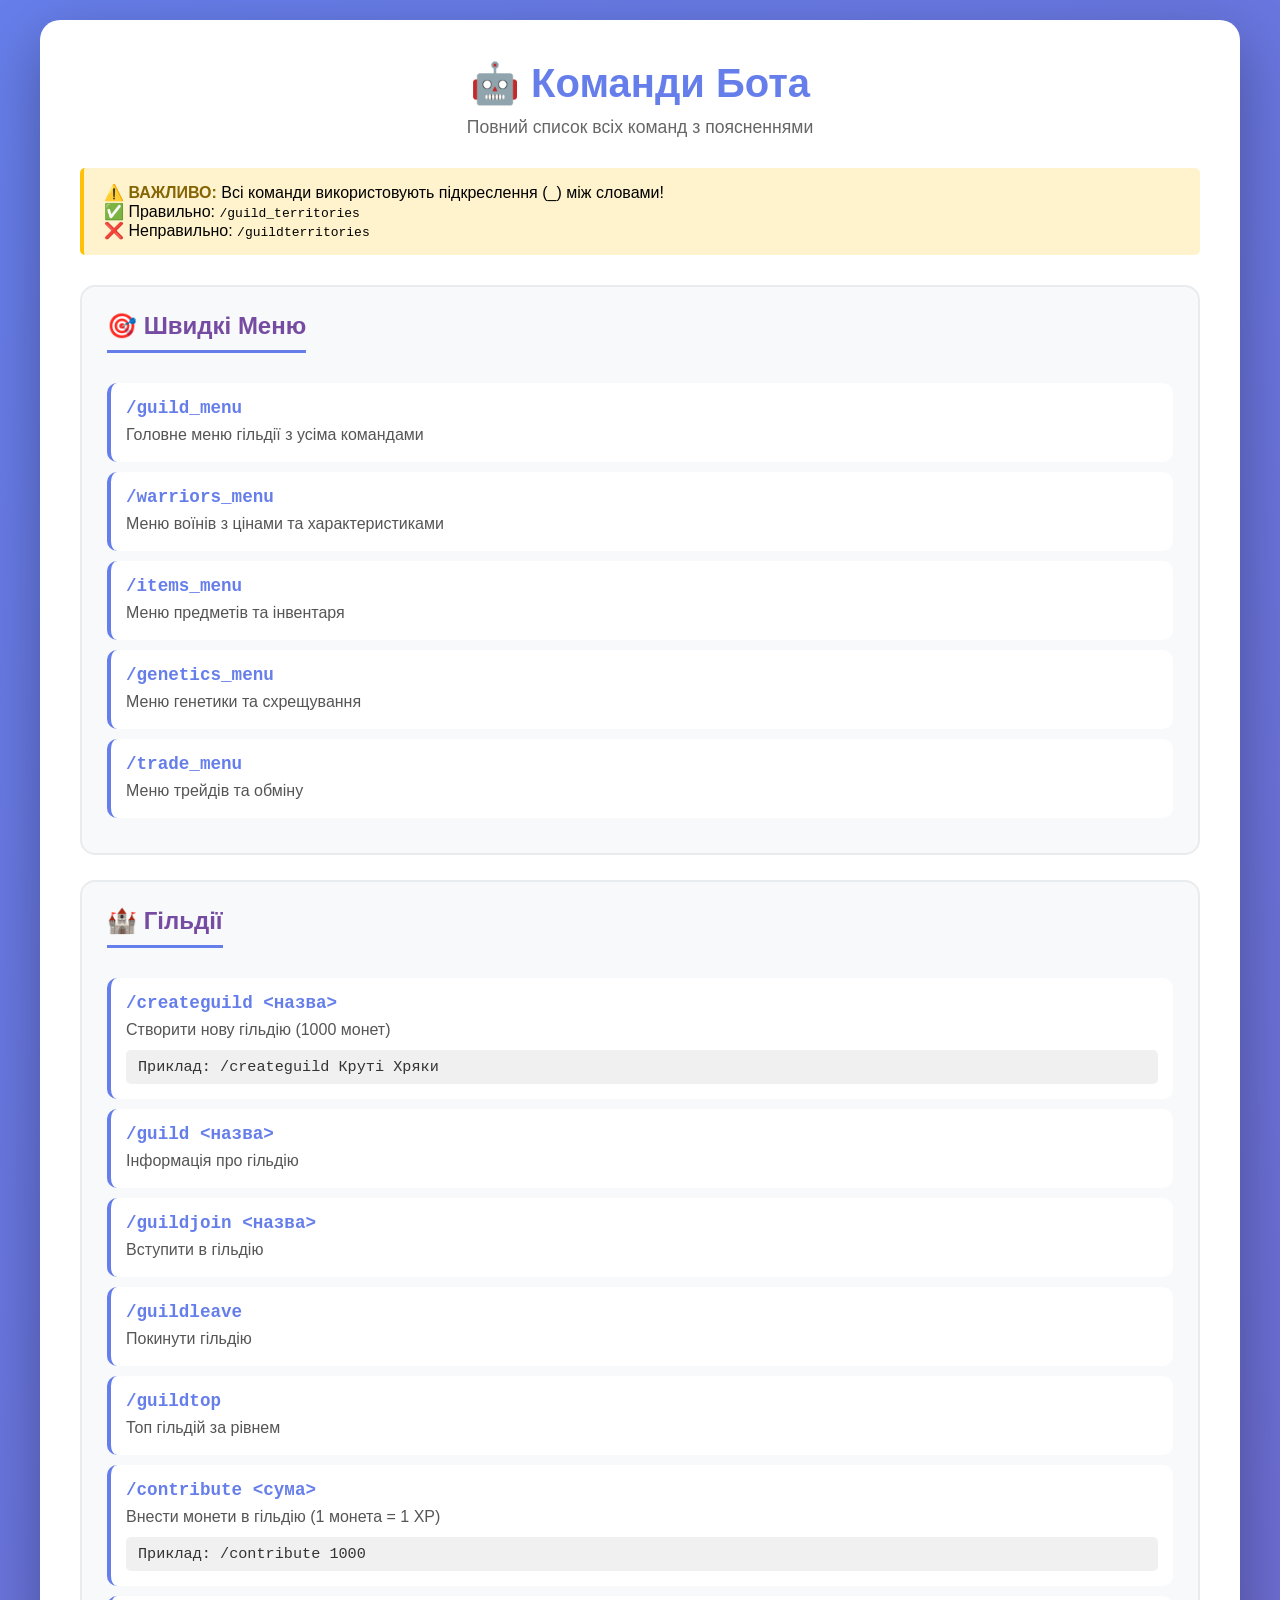
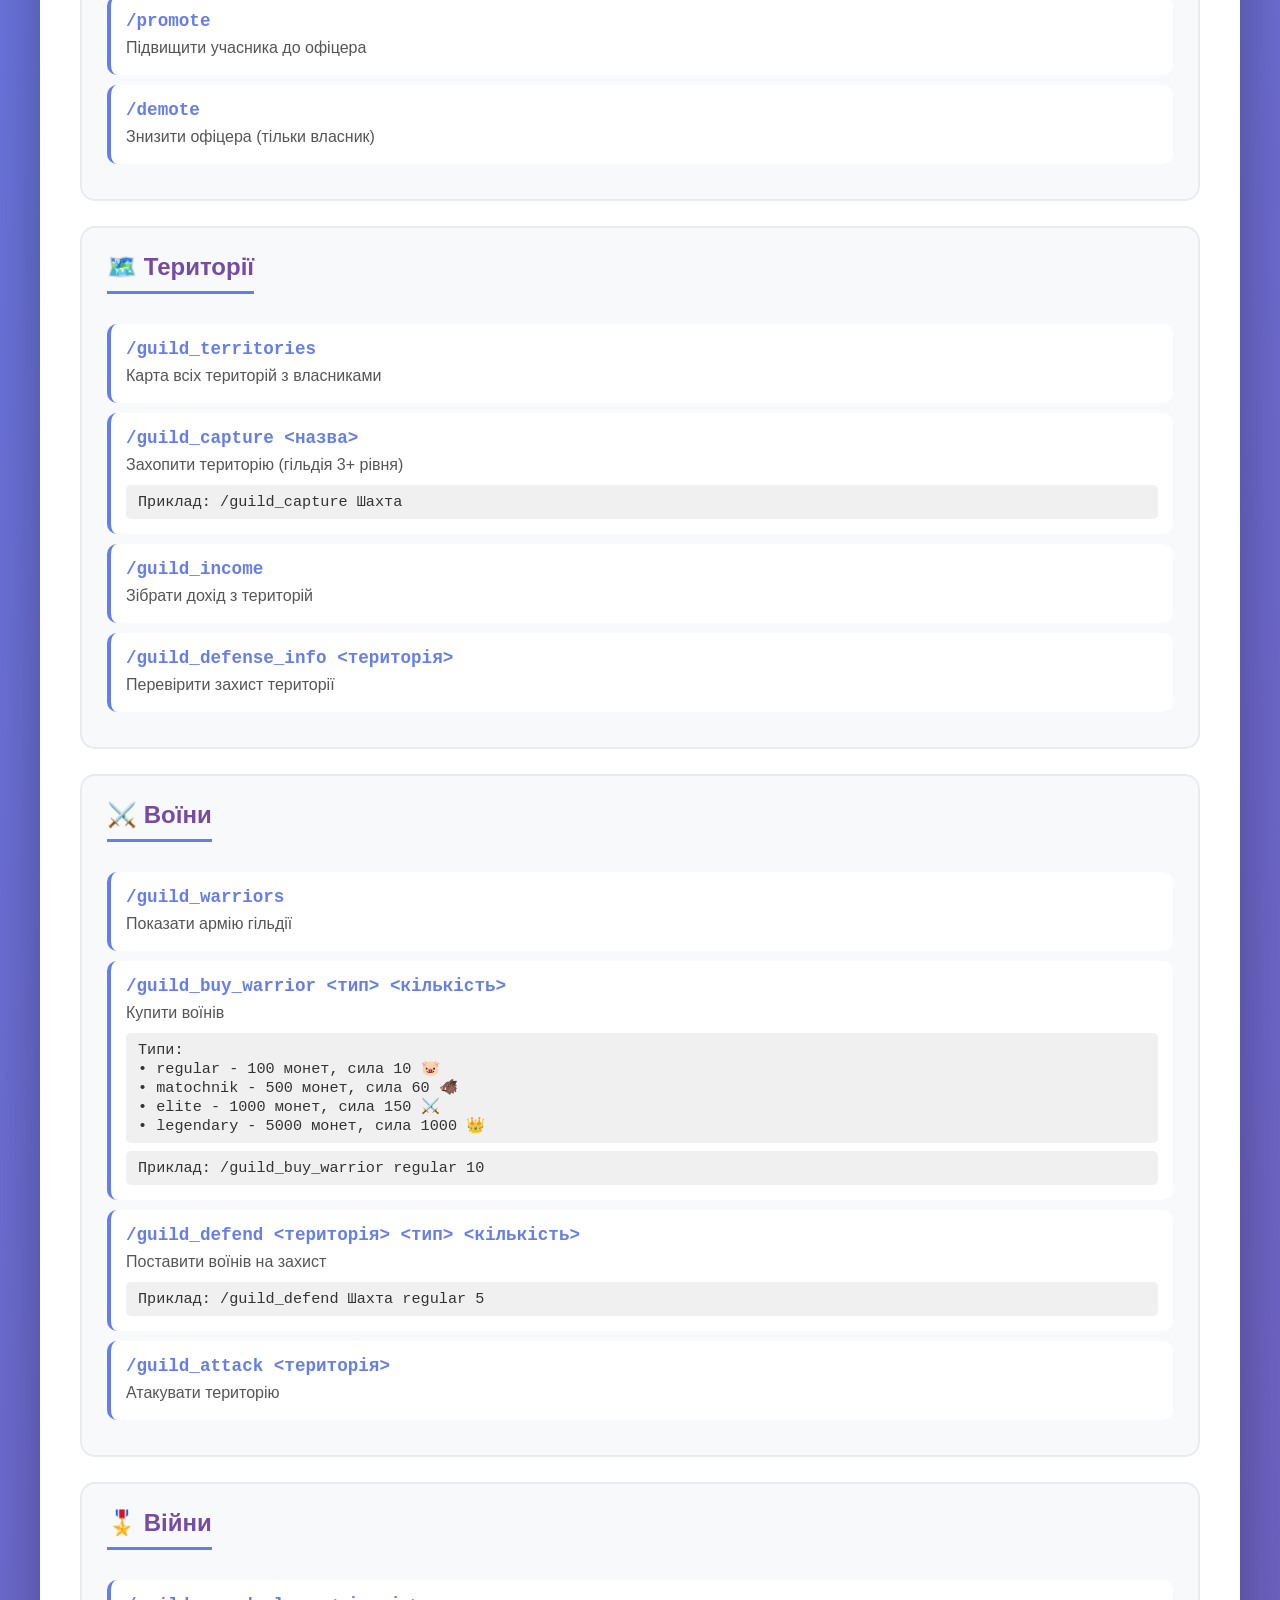
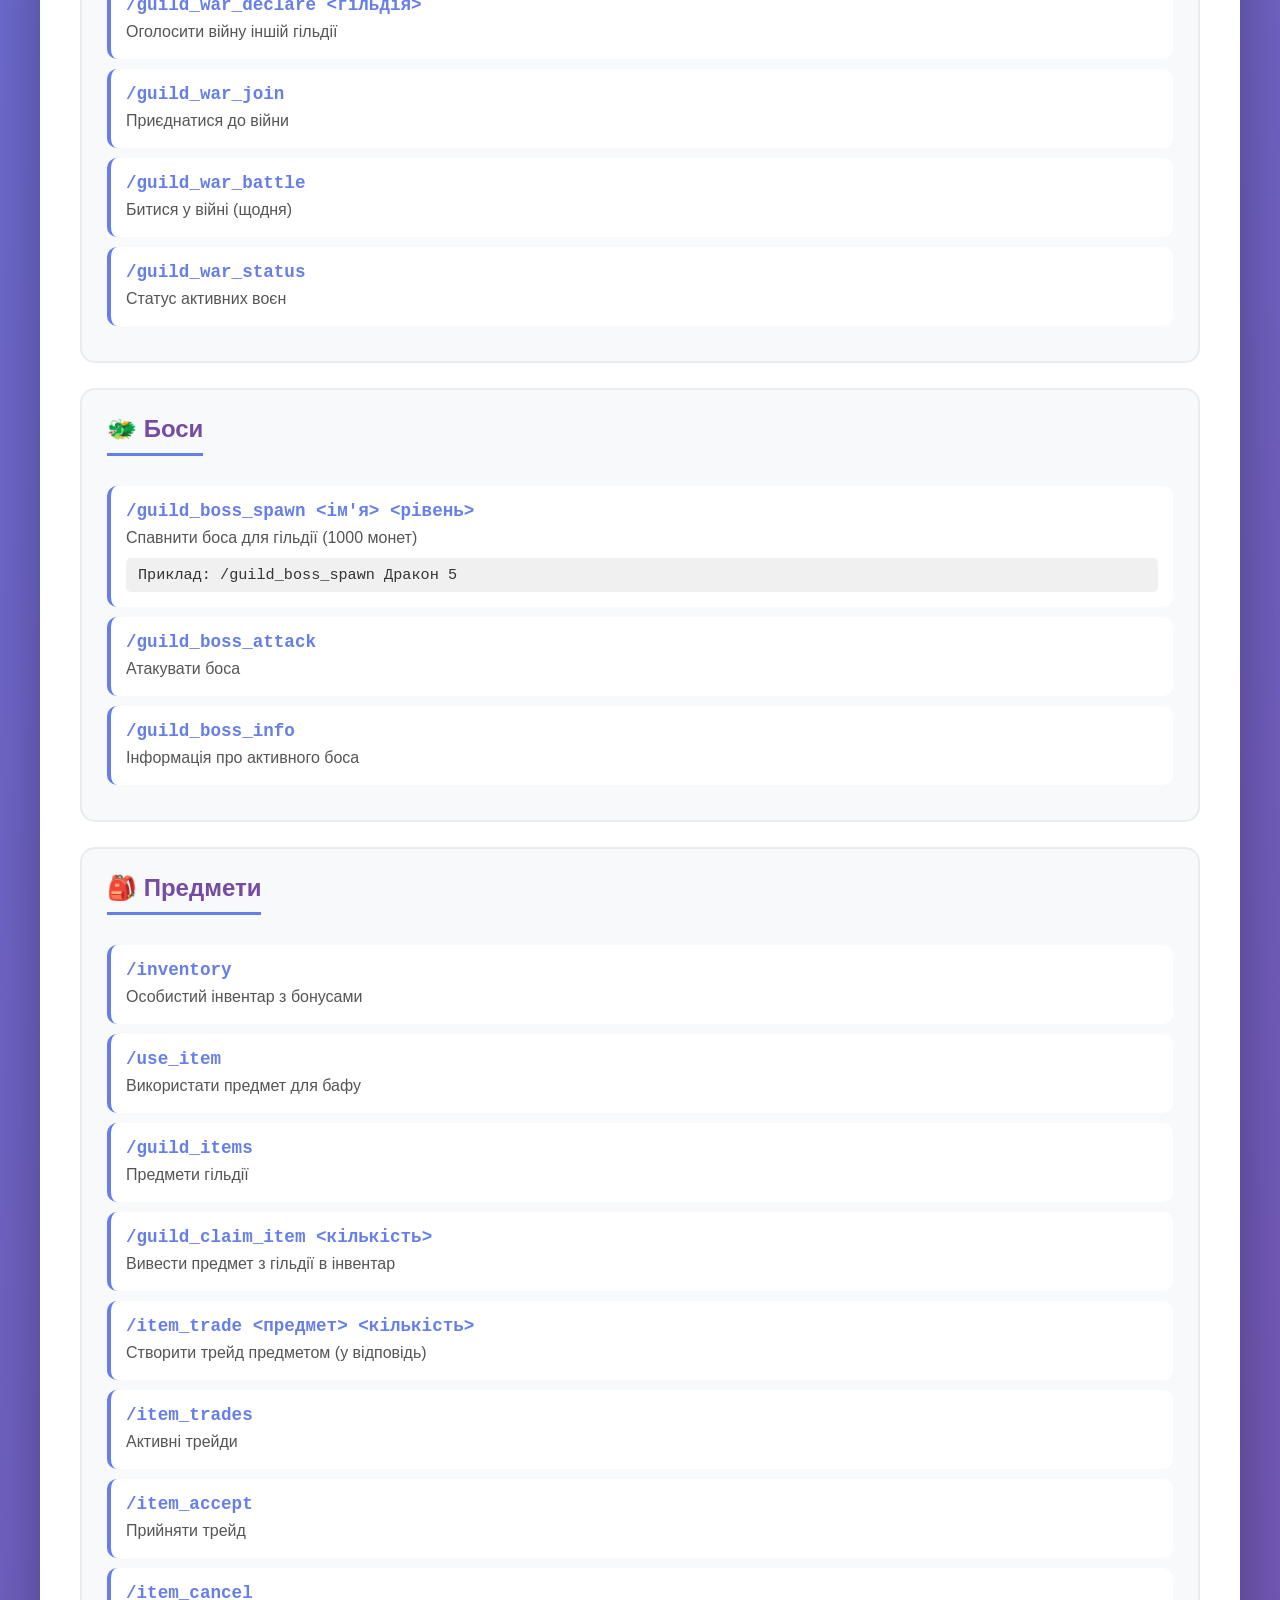
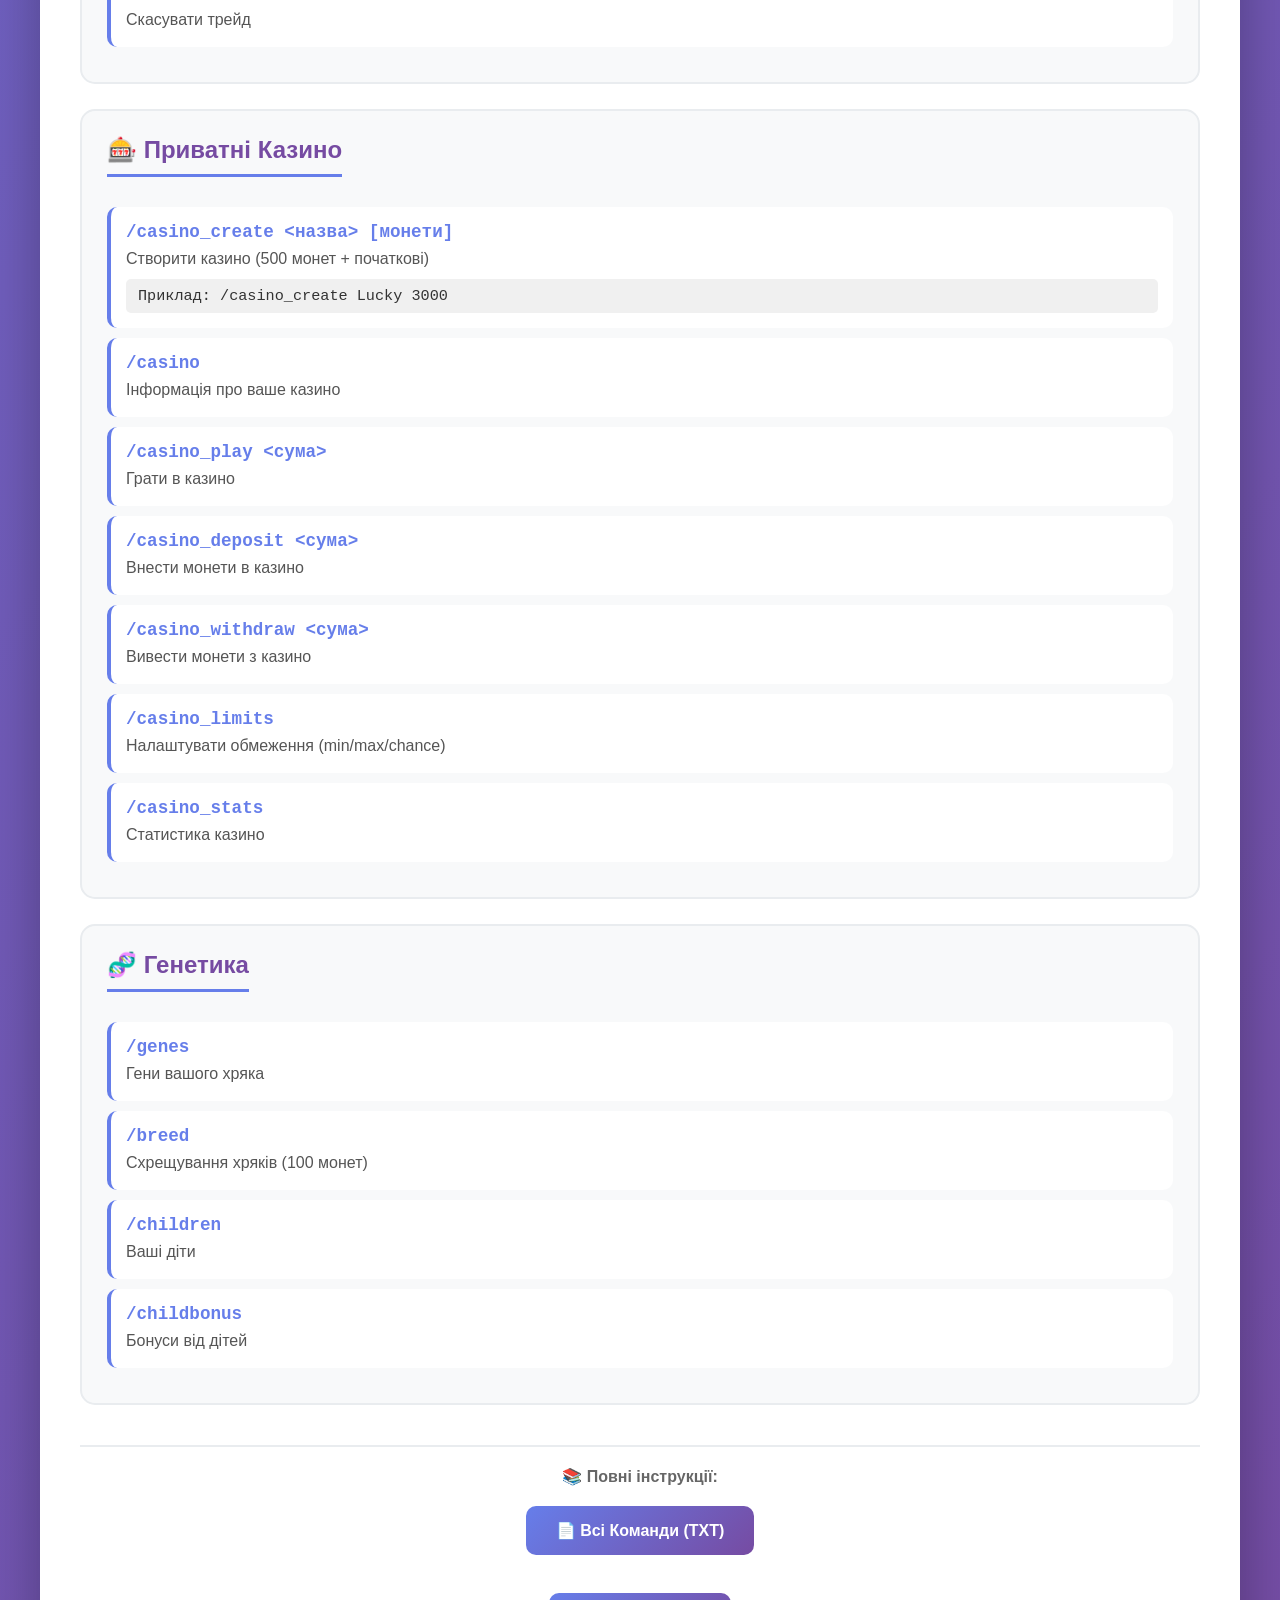
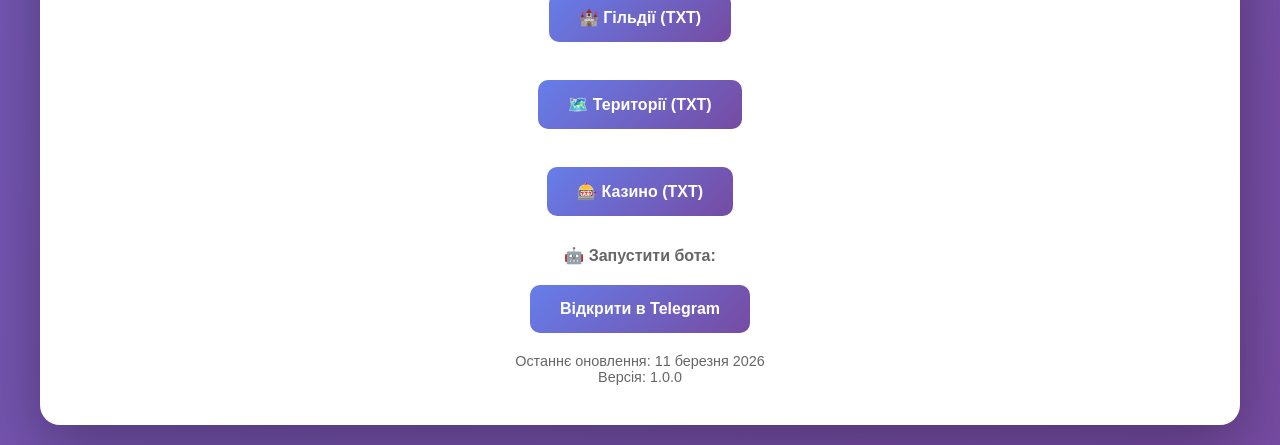
==== deploy/commands.html @ edbdd16a "add genetics and guild system battle" ====
<!DOCTYPE html>
<html lang="uk">
<head>
    <meta charset="UTF-8">
    <meta name="viewport" content="width=device-width, initial-scale=1.0">
    <title>Команди Бота - Повний Список</title>
    <style>
        * {
            margin: 0;
            padding: 0;
            box-sizing: border-box;
        }
        
        body {
            font-family: 'Segoe UI', Tahoma, Geneva, Verdana, sans-serif;
            background: linear-gradient(135deg, #667eea 0%, #764ba2 100%);
            min-height: 100vh;
            padding: 20px;
        }
        
        .container {
            max-width: 1200px;
            margin: 0 auto;
            background: white;
            border-radius: 20px;
            padding: 40px;
            box-shadow: 0 20px 60px rgba(0,0,0,0.3);
        }
        
        h1 {
            color: #667eea;
            text-align: center;
            margin-bottom: 10px;
            font-size: 2.5em;
        }
        
        .subtitle {
            text-align: center;
            color: #666;
            margin-bottom: 30px;
            font-size: 1.1em;
        }
        
        .important {
            background: #fff3cd;
            border-left: 4px solid #ffc107;
            padding: 15px 20px;
            margin-bottom: 30px;
            border-radius: 5px;
        }
        
        .important strong {
            color: #856404;
        }
        
        .category {
            background: #f8f9fa;
            border-radius: 15px;
            padding: 25px;
            margin-bottom: 25px;
            border: 2px solid #e9ecef;
        }
        
        .category h2 {
            color: #764ba2;
            margin-bottom: 20px;
            padding-bottom: 10px;
            border-bottom: 3px solid #667eea;
            display: inline-block;
        }
        
        .command {
            background: white;
            padding: 15px;
            margin: 10px 0;
            border-radius: 10px;
            border-left: 4px solid #667eea;
            transition: transform 0.2s, box-shadow 0.2s;
        }
        
        .command:hover {
            transform: translateX(10px);
            box-shadow: 0 5px 15px rgba(0,0,0,0.1);
        }
        
        .command-name {
            font-weight: bold;
            color: #667eea;
            font-family: 'Courier New', monospace;
            font-size: 1.1em;
        }
        
        .command-desc {
            color: #555;
            margin-top: 5px;
            line-height: 1.5;
        }
        
        .example {
            background: #f0f0f0;
            padding: 8px 12px;
            border-radius: 5px;
            margin-top: 8px;
            font-family: 'Courier New', monospace;
            font-size: 0.95em;
            color: #333;
        }
        
        .footer {
            text-align: center;
            margin-top: 40px;
            padding-top: 20px;
            border-top: 2px solid #e9ecef;
            color: #666;
        }
        
        .bot-link {
            display: inline-block;
            background: linear-gradient(135deg, #667eea 0%, #764ba2 100%);
            color: white;
            padding: 15px 30px;
            border-radius: 10px;
            text-decoration: none;
            margin-top: 20px;
            font-weight: bold;
            transition: transform 0.2s;
        }
        
        .bot-link:hover {
            transform: scale(1.05);
        }
        
        @media (max-width: 768px) {
            .container {
                padding: 20px;
            }
            
            h1 {
                font-size: 1.8em;
            }
            
            .command {
                padding: 12px;
            }
        }
    </style>
</head>
<body>
    <div class="container">
        <h1>🤖 Команди Бота</h1>
        <p class="subtitle">Повний список всіх команд з поясненнями</p>
        
        <div class="important">
            <strong>⚠️ ВАЖЛИВО:</strong> Всі команди використовують підкреслення (_) між словами!<br>
            ✅ Правильно: <code>/guild_territories</code><br>
            ❌ Неправильно: <code>/guildterritories</code>
        </div>

        <!-- Меню -->
        <div class="category">
            <h2>🎯 Швидкі Меню</h2>
            <div class="command">
                <div class="command-name">/guild_menu</div>
                <div class="command-desc">Головне меню гільдії з усіма командами</div>
            </div>
            <div class="command">
                <div class="command-name">/warriors_menu</div>
                <div class="command-desc">Меню воїнів з цінами та характеристиками</div>
            </div>
            <div class="command">
                <div class="command-name">/items_menu</div>
                <div class="command-desc">Меню предметів та інвентаря</div>
            </div>
            <div class="command">
                <div class="command-name">/genetics_menu</div>
                <div class="command-desc">Меню генетики та схрещування</div>
            </div>
            <div class="command">
                <div class="command-name">/trade_menu</div>
                <div class="command-desc">Меню трейдів та обміну</div>
            </div>
        </div>

        <!-- Гільдії -->
        <div class="category">
            <h2>🏰 Гільдії</h2>
            <div class="command">
                <div class="command-name">/createguild <назва></div>
                <div class="command-desc">Створити нову гільдію (1000 монет)</div>
                <div class="example">Приклад: /createguild Круті Хряки</div>
            </div>
            <div class="command">
                <div class="command-name">/guild <назва></div>
                <div class="command-desc">Інформація про гільдію</div>
            </div>
            <div class="command">
                <div class="command-name">/guildjoin <назва></div>
                <div class="command-desc">Вступити в гільдію</div>
            </div>
            <div class="command">
                <div class="command-name">/guildleave</div>
                <div class="command-desc">Покинути гільдію</div>
            </div>
            <div class="command">
                <div class="command-name">/guildtop</div>
                <div class="command-desc">Топ гільдій за рівнем</div>
            </div>
            <div class="command">
                <div class="command-name">/contribute <сума></div>
                <div class="command-desc">Внести монети в гільдію (1 монета = 1 XP)</div>
                <div class="example">Приклад: /contribute 1000</div>
            </div>
            <div class="command">
                <div class="command-name">/promote <user_id></div>
                <div class="command-desc">Підвищити учасника до офіцера</div>
            </div>
            <div class="command">
                <div class="command-name">/demote <user_id></div>
                <div class="command-desc">Знизити офіцера (тільки власник)</div>
            </div>
        </div>

        <!-- Території -->
        <div class="category">
            <h2>🗺️ Території</h2>
            <div class="command">
                <div class="command-name">/guild_territories</div>
                <div class="command-desc">Карта всіх територій з власниками</div>
            </div>
            <div class="command">
                <div class="command-name">/guild_capture <назва></div>
                <div class="command-desc">Захопити територію (гільдія 3+ рівня)</div>
                <div class="example">Приклад: /guild_capture Шахта</div>
            </div>
            <div class="command">
                <div class="command-name">/guild_income</div>
                <div class="command-desc">Зібрати дохід з територій</div>
            </div>
            <div class="command">
                <div class="command-name">/guild_defense_info <територія></div>
                <div class="command-desc">Перевірити захист території</div>
            </div>
        </div>

        <!-- Воїни -->
        <div class="category">
            <h2>⚔️ Воїни</h2>
            <div class="command">
                <div class="command-name">/guild_warriors</div>
                <div class="command-desc">Показати армію гільдії</div>
            </div>
            <div class="command">
                <div class="command-name">/guild_buy_warrior <тип> <кількість></div>
                <div class="command-desc">Купити воїнів</div>
                <div class="example">
                    Типи:<br>
                    • regular - 100 монет, сила 10 🐷<br>
                    • matochnik - 500 монет, сила 60 🐗<br>
                    • elite - 1000 монет, сила 150 ⚔️<br>
                    • legendary - 5000 монет, сила 1000 👑
                </div>
                <div class="example">Приклад: /guild_buy_warrior regular 10</div>
            </div>
            <div class="command">
                <div class="command-name">/guild_defend <територія> <тип> <кількість></div>
                <div class="command-desc">Поставити воїнів на захист</div>
                <div class="example">Приклад: /guild_defend Шахта regular 5</div>
            </div>
            <div class="command">
                <div class="command-name">/guild_attack <територія></div>
                <div class="command-desc">Атакувати територію</div>
            </div>
        </div>

        <!-- Війни -->
        <div class="category">
            <h2>🎖️ Війни</h2>
            <div class="command">
                <div class="command-name">/guild_war_declare <гільдія></div>
                <div class="command-desc">Оголосити війну іншій гільдії</div>
            </div>
            <div class="command">
                <div class="command-name">/guild_war_join</div>
                <div class="command-desc">Приєднатися до війни</div>
            </div>
            <div class="command">
                <div class="command-name">/guild_war_battle</div>
                <div class="command-desc">Битися у війні (щодня)</div>
            </div>
            <div class="command">
                <div class="command-name">/guild_war_status</div>
                <div class="command-desc">Статус активних воєн</div>
            </div>
        </div>

        <!-- Боси -->
        <div class="category">
            <h2>🐲 Боси</h2>
            <div class="command">
                <div class="command-name">/guild_boss_spawn <ім'я> <рівень></div>
                <div class="command-desc">Спавнити боса для гільдії (1000 монет)</div>
                <div class="example">Приклад: /guild_boss_spawn Дракон 5</div>
            </div>
            <div class="command">
                <div class="command-name">/guild_boss_attack</div>
                <div class="command-desc">Атакувати боса</div>
            </div>
            <div class="command">
                <div class="command-name">/guild_boss_info</div>
                <div class="command-desc">Інформація про активного боса</div>
            </div>
        </div>

        <!-- Предмети -->
        <div class="category">
            <h2>🎒 Предмети</h2>
            <div class="command">
                <div class="command-name">/inventory</div>
                <div class="command-desc">Особистий інвентар з бонусами</div>
            </div>
            <div class="command">
                <div class="command-name">/use_item <ID></div>
                <div class="command-desc">Використати предмет для бафу</div>
            </div>
            <div class="command">
                <div class="command-name">/guild_items</div>
                <div class="command-desc">Предмети гільдії</div>
            </div>
            <div class="command">
                <div class="command-name">/guild_claim_item <ID> <кількість></div>
                <div class="command-desc">Вивести предмет з гільдії в інвентар</div>
            </div>
            <div class="command">
                <div class="command-name">/item_trade <предмет> <кількість></div>
                <div class="command-desc">Створити трейд предметом (у відповідь)</div>
            </div>
            <div class="command">
                <div class="command-name">/item_trades</div>
                <div class="command-desc">Активні трейди</div>
            </div>
            <div class="command">
                <div class="command-name">/item_accept <ID></div>
                <div class="command-desc">Прийняти трейд</div>
            </div>
            <div class="command">
                <div class="command-name">/item_cancel <ID></div>
                <div class="command-desc">Скасувати трейд</div>
            </div>
        </div>

        <!-- Казино -->
        <div class="category">
            <h2>🎰 Приватні Казино</h2>
            <div class="command">
                <div class="command-name">/casino_create <назва> [монети]</div>
                <div class="command-desc">Створити казино (500 монет + початкові)</div>
                <div class="example">Приклад: /casino_create Lucky 3000</div>
            </div>
            <div class="command">
                <div class="command-name">/casino</div>
                <div class="command-desc">Інформація про ваше казино</div>
            </div>
            <div class="command">
                <div class="command-name">/casino_play <сума></div>
                <div class="command-desc">Грати в казино</div>
            </div>
            <div class="command">
                <div class="command-name">/casino_deposit <сума></div>
                <div class="command-desc">Внести монети в казино</div>
            </div>
            <div class="command">
                <div class="command-name">/casino_withdraw <сума></div>
                <div class="command-desc">Вивести монети з казино</div>
            </div>
            <div class="command">
                <div class="command-name">/casino_limits</div>
                <div class="command-desc">Налаштувати обмеження (min/max/chance)</div>
            </div>
            <div class="command">
                <div class="command-name">/casino_stats</div>
                <div class="command-desc">Статистика казино</div>
            </div>
        </div>

        <!-- Генетика -->
        <div class="category">
            <h2>🧬 Генетика</h2>
            <div class="command">
                <div class="command-name">/genes</div>
                <div class="command-desc">Гени вашого хряка</div>
            </div>
            <div class="command">
                <div class="command-name">/breed</div>
                <div class="command-desc">Схрещування хряків (100 монет)</div>
            </div>
            <div class="command">
                <div class="command-name">/children</div>
                <div class="command-desc">Ваші діти</div>
            </div>
            <div class="command">
                <div class="command-name">/childbonus</div>
                <div class="command-desc">Бонуси від дітей</div>
            </div>
        </div>

        <div class="footer">
            <p>📚 <strong>Повні інструкції:</strong></p>
            <p>
                <a href="/ALL_COMMANDS.txt" class="bot-link">📄 Всі Команди (TXT)</a><br><br>
                <a href="/GUILD_COMMANDS.txt" class="bot-link">🏰 Гільдії (TXT)</a><br><br>
                <a href="/TERRITORIES.txt" class="bot-link">🗺️ Території (TXT)</a><br><br>
                <a href="/CASINO_GUIDE.txt" class="bot-link">🎰 Казино (TXT)</a>
            </p>
            <p style="margin-top: 30px;">
                🤖 <strong>Запустити бота:</strong><br>
                <a href="https://t.me/trash1161_bot" class="bot-link">Відкрити в Telegram</a>
            </p>
            <p style="margin-top: 20px; font-size: 0.9em;">
                Останнє оновлення: 11 березня 2026<br>
                Версія: 1.0.0
            </p>
        </div>
    </div>
</body>
</html>
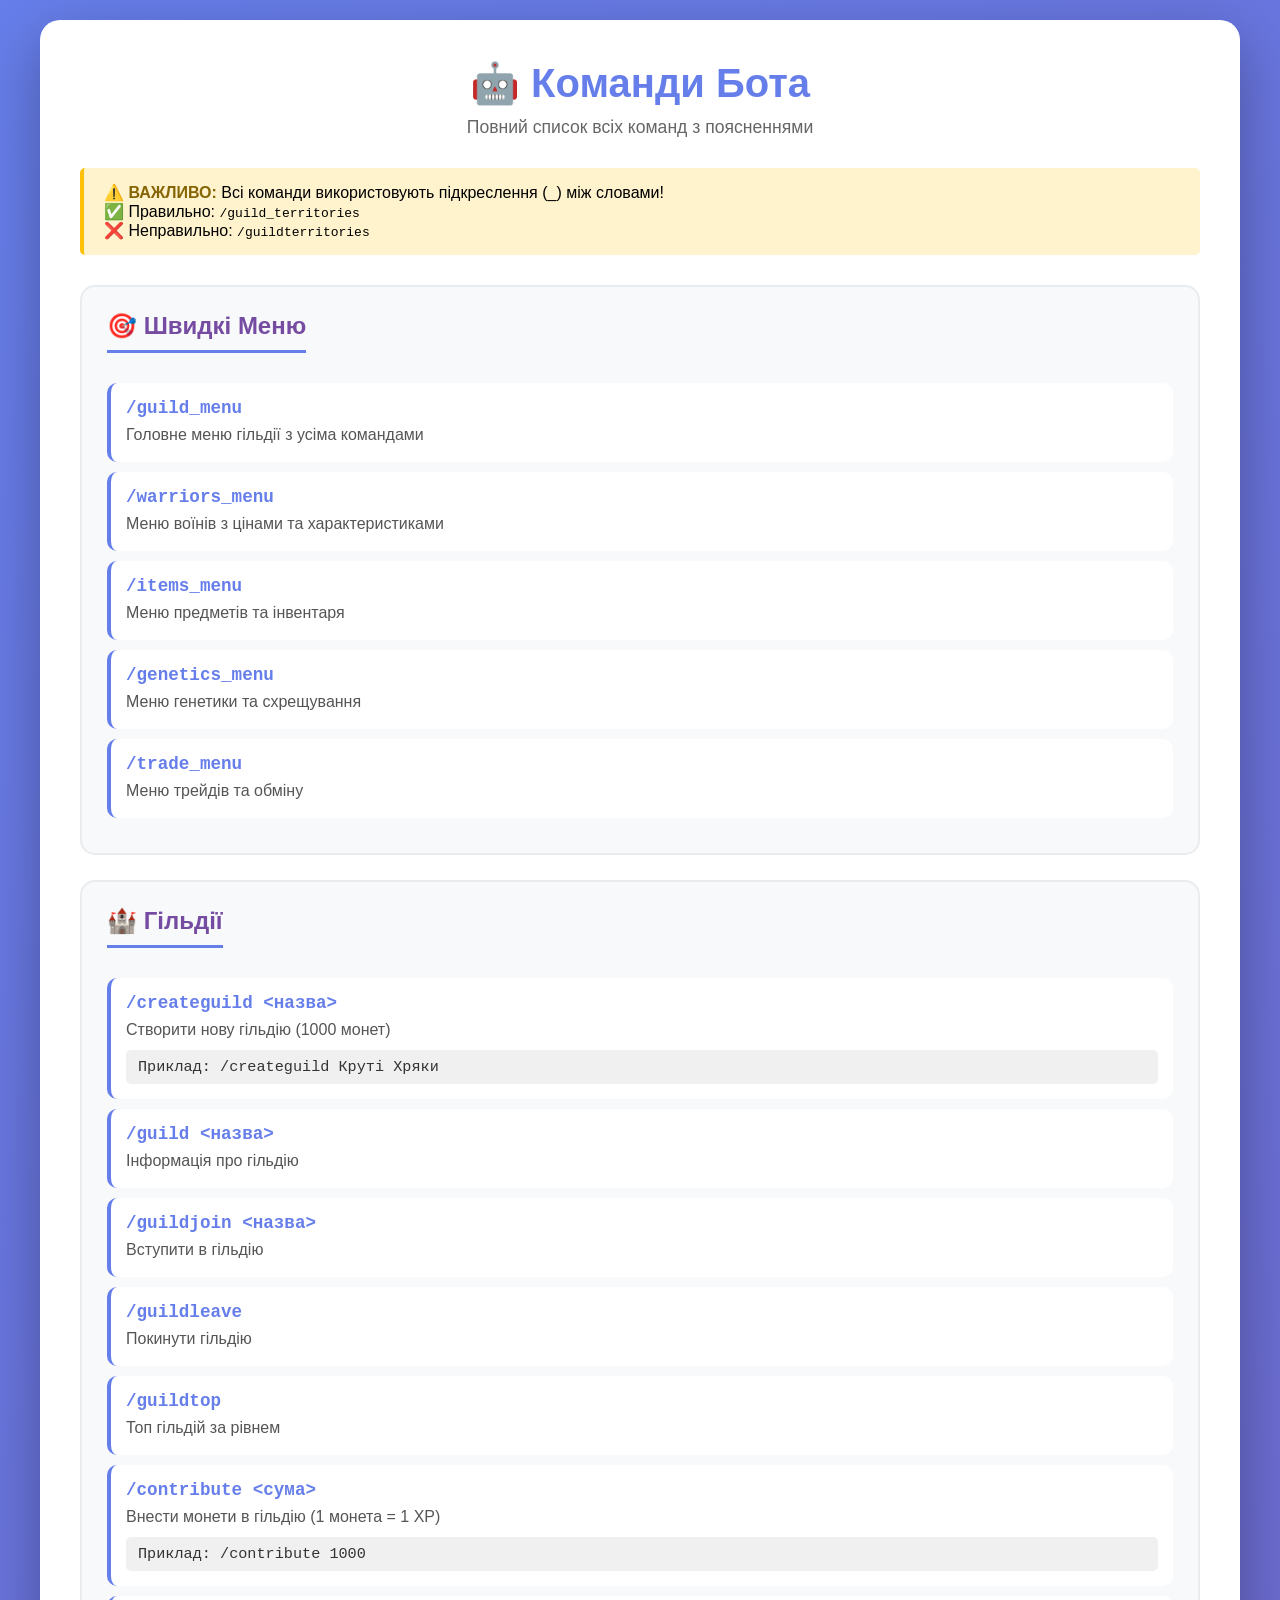
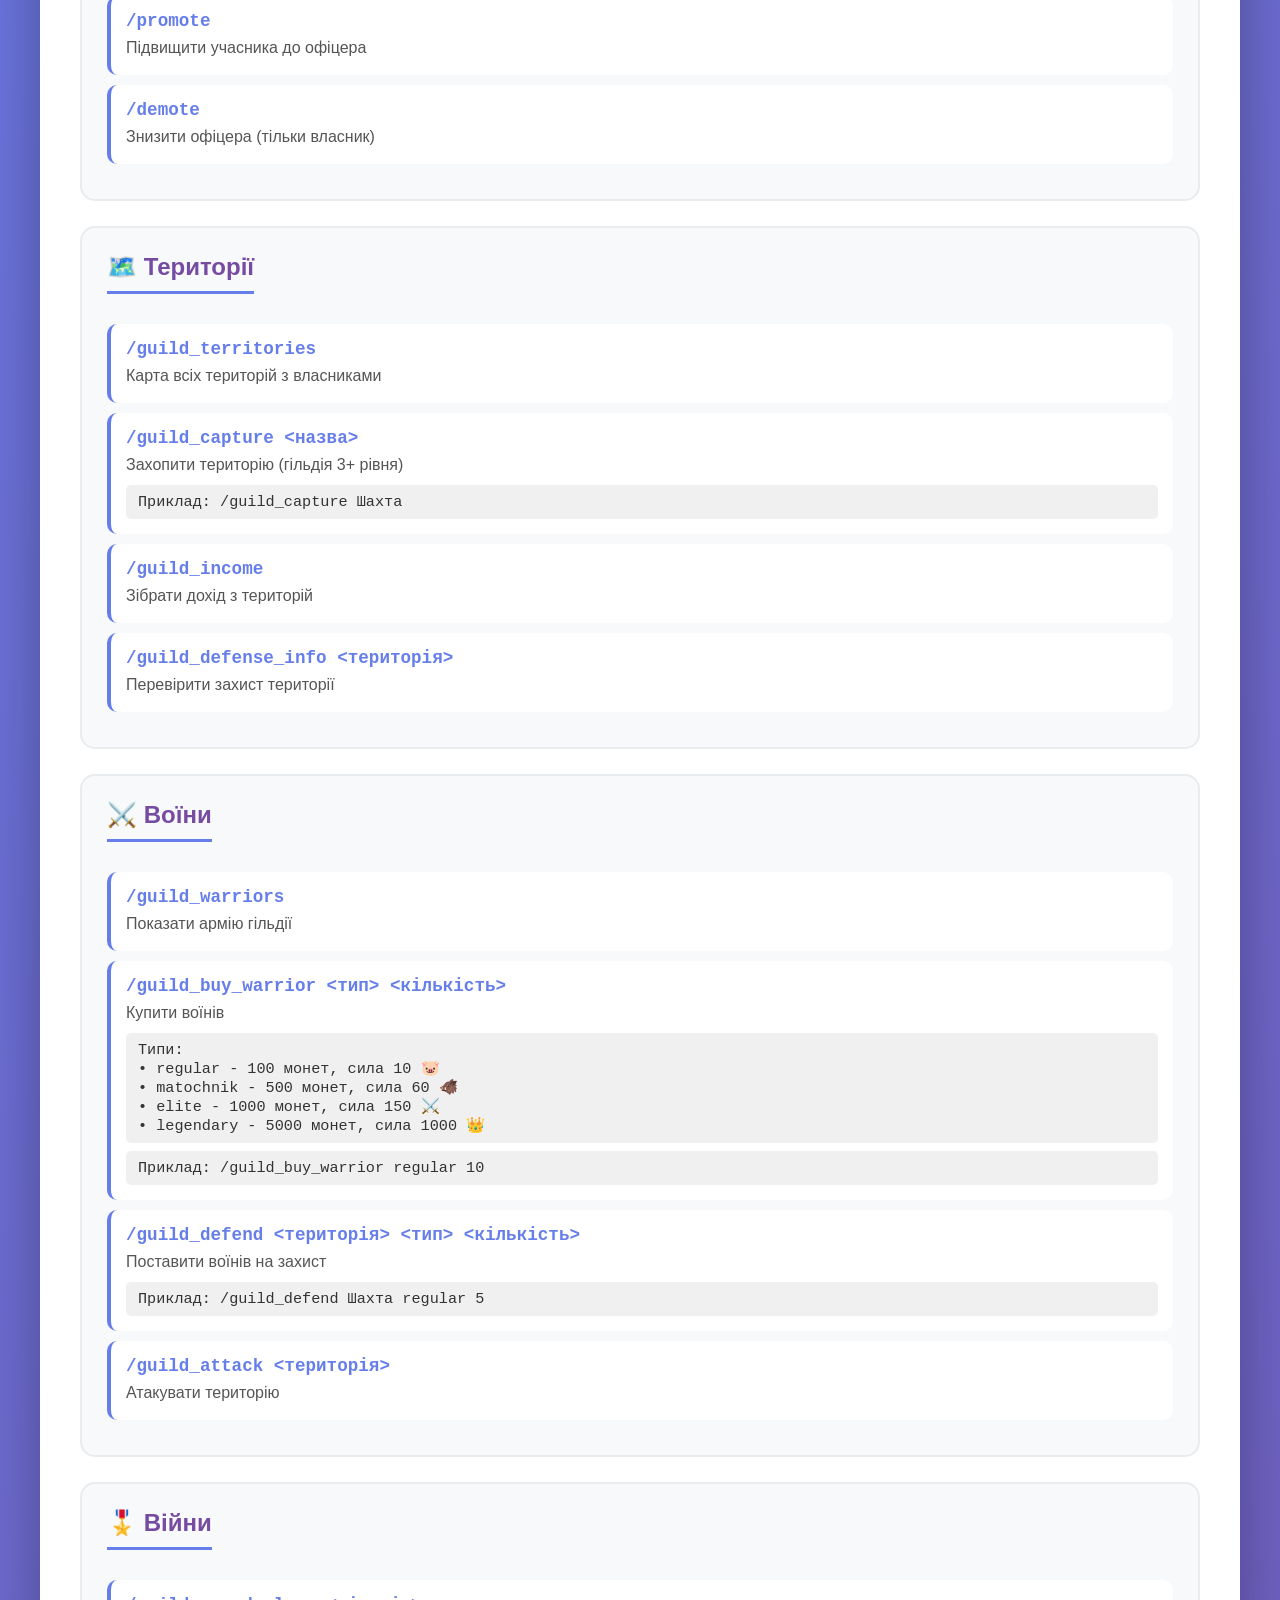
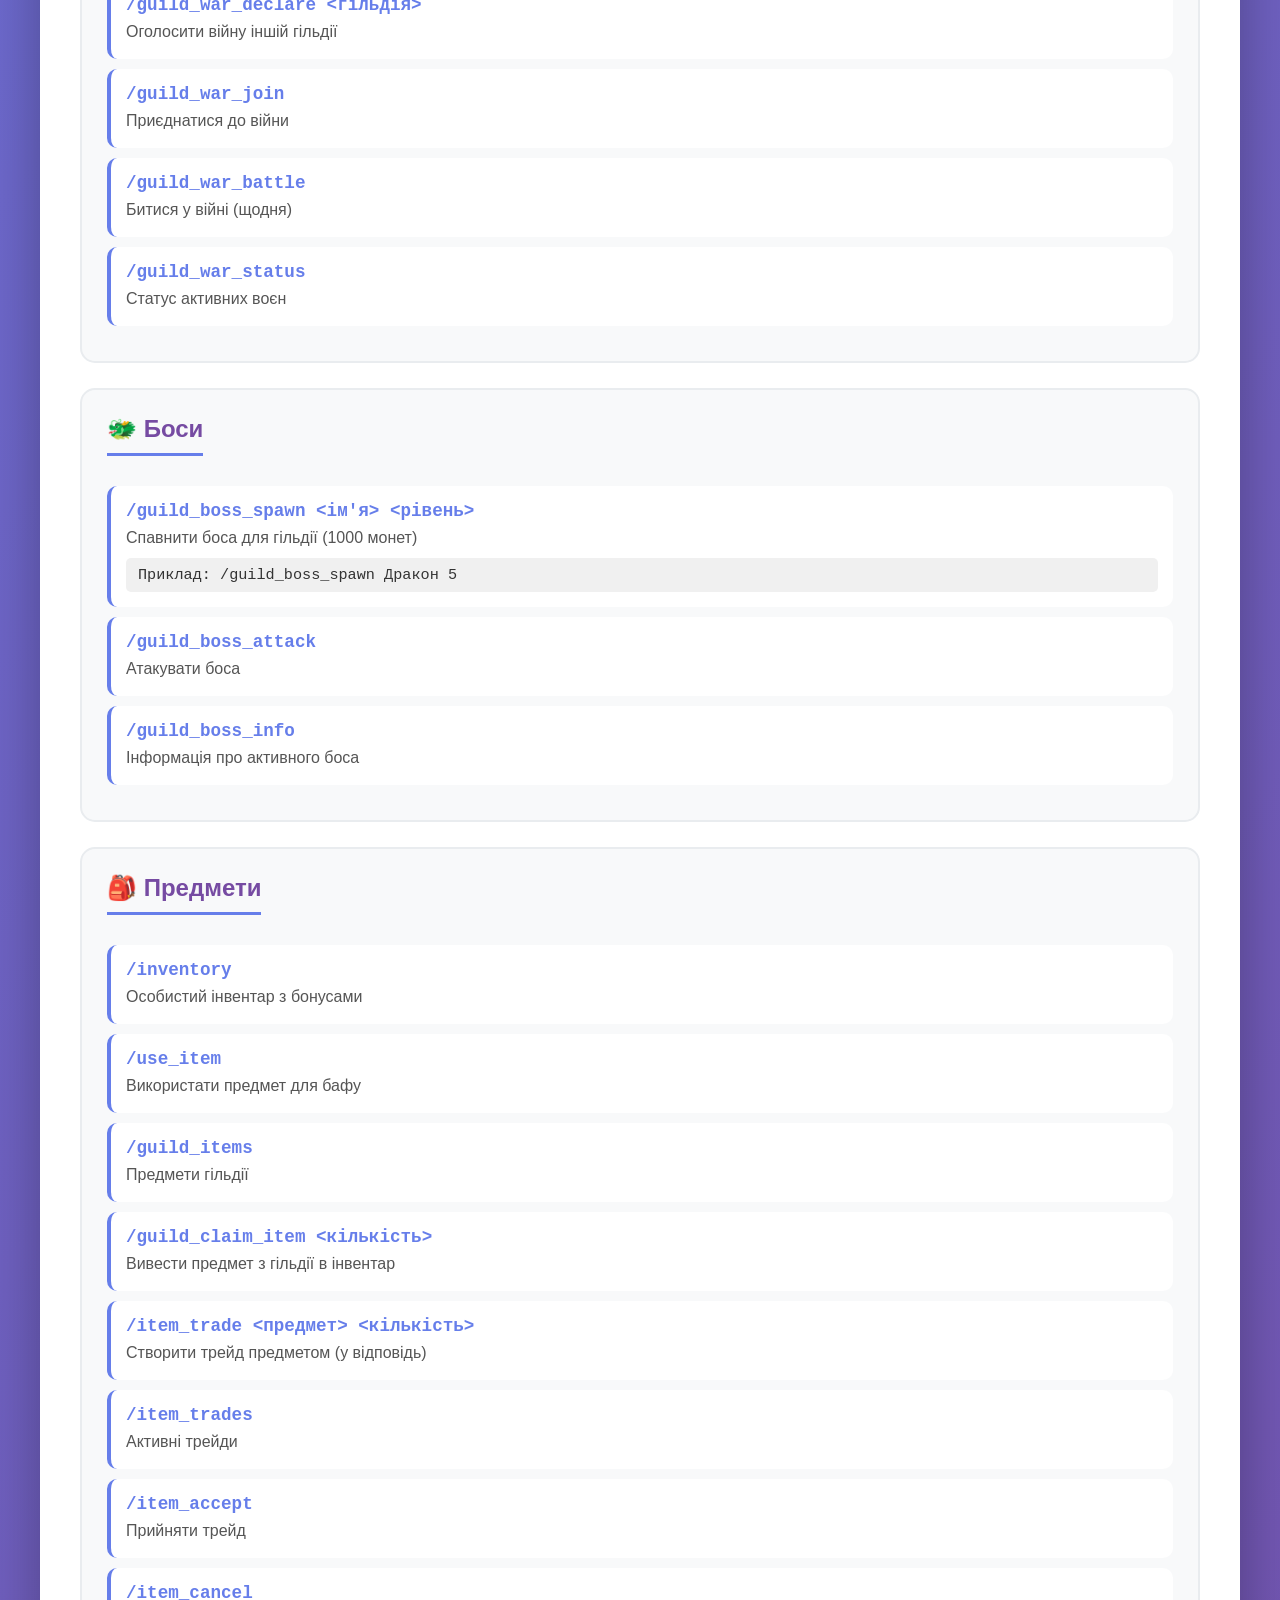
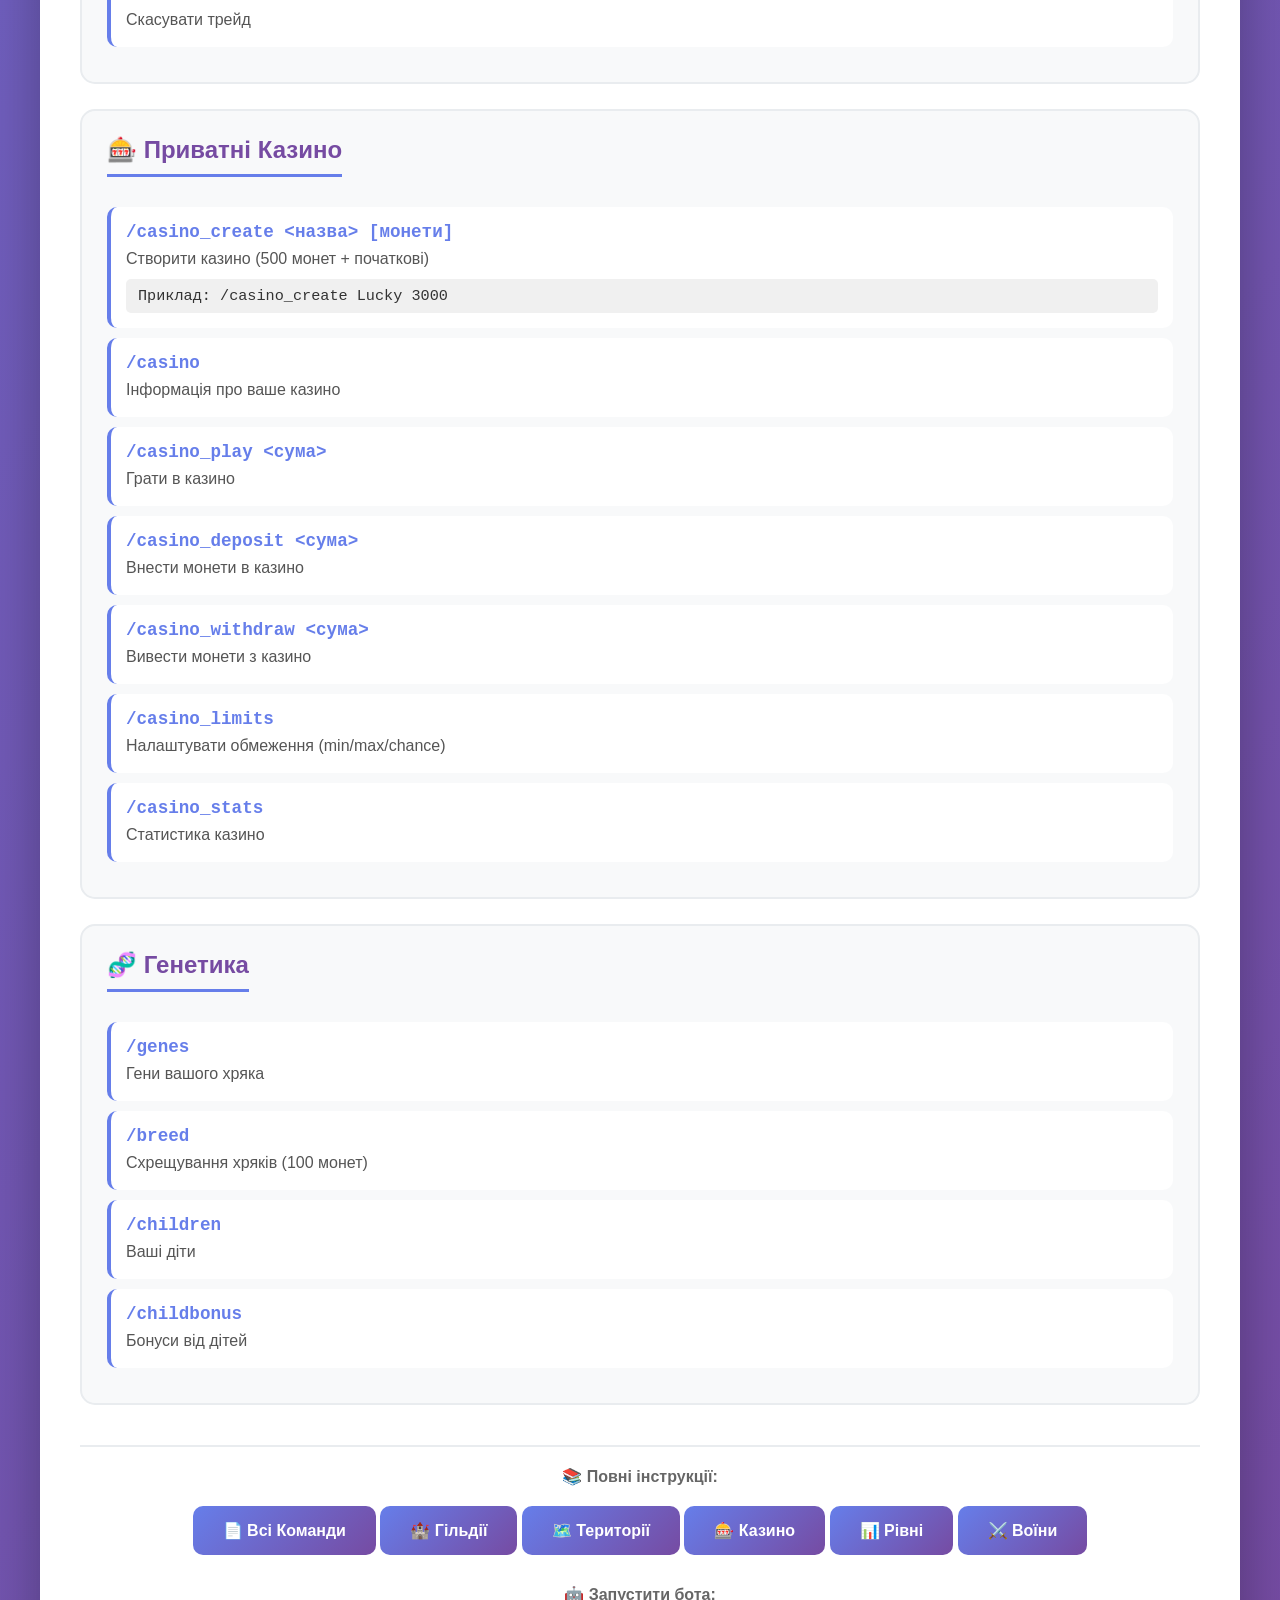
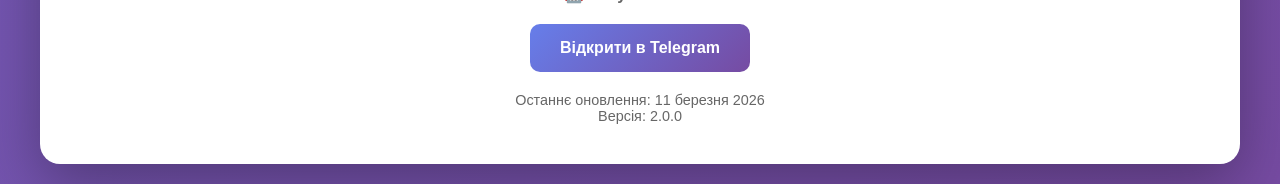
==== commit 93c4deee: "add genetics and guild system battle" ====
--- a/deploy/commands.html
+++ b/deploy/commands.html
@@ -405,19 +405,21 @@
 
         <div class="footer">
             <p>📚 <strong>Повні інструкції:</strong></p>
-            <p>
-                <a href="/ALL_COMMANDS.txt" class="bot-link">📄 Всі Команди (TXT)</a><br><br>
-                <a href="/GUILD_COMMANDS.txt" class="bot-link">🏰 Гільдії (TXT)</a><br><br>
-                <a href="/TERRITORIES.txt" class="bot-link">🗺️ Території (TXT)</a><br><br>
-                <a href="/CASINO_GUIDE.txt" class="bot-link">🎰 Казино (TXT)</a>
-            </p>
+            <div class="nav-links">
+                <a href="ALL_COMMANDS.html" class="bot-link">📄 Всі Команди</a>
+                <a href="GUILD_COMMANDS.html" class="bot-link">🏰 Гільдії</a>
+                <a href="TERRITORIES.html" class="bot-link">🗺️ Території</a>
+                <a href="CASINO_GUIDE.html" class="bot-link">🎰 Казино</a>
+                <a href="GUILD_LEVEL_GUIDE.html" class="bot-link">📊 Рівні</a>
+                <a href="GUILD_WARRIORS_GUIDE.html" class="bot-link">⚔️ Воїни</a>
+            </div>
             <p style="margin-top: 30px;">
                 🤖 <strong>Запустити бота:</strong><br>
                 <a href="https://t.me/trash1161_bot" class="bot-link">Відкрити в Telegram</a>
             </p>
             <p style="margin-top: 20px; font-size: 0.9em;">
                 Останнє оновлення: 11 березня 2026<br>
-                Версія: 1.0.0
+                Версія: 2.0.0
             </p>
         </div>
     </div>
